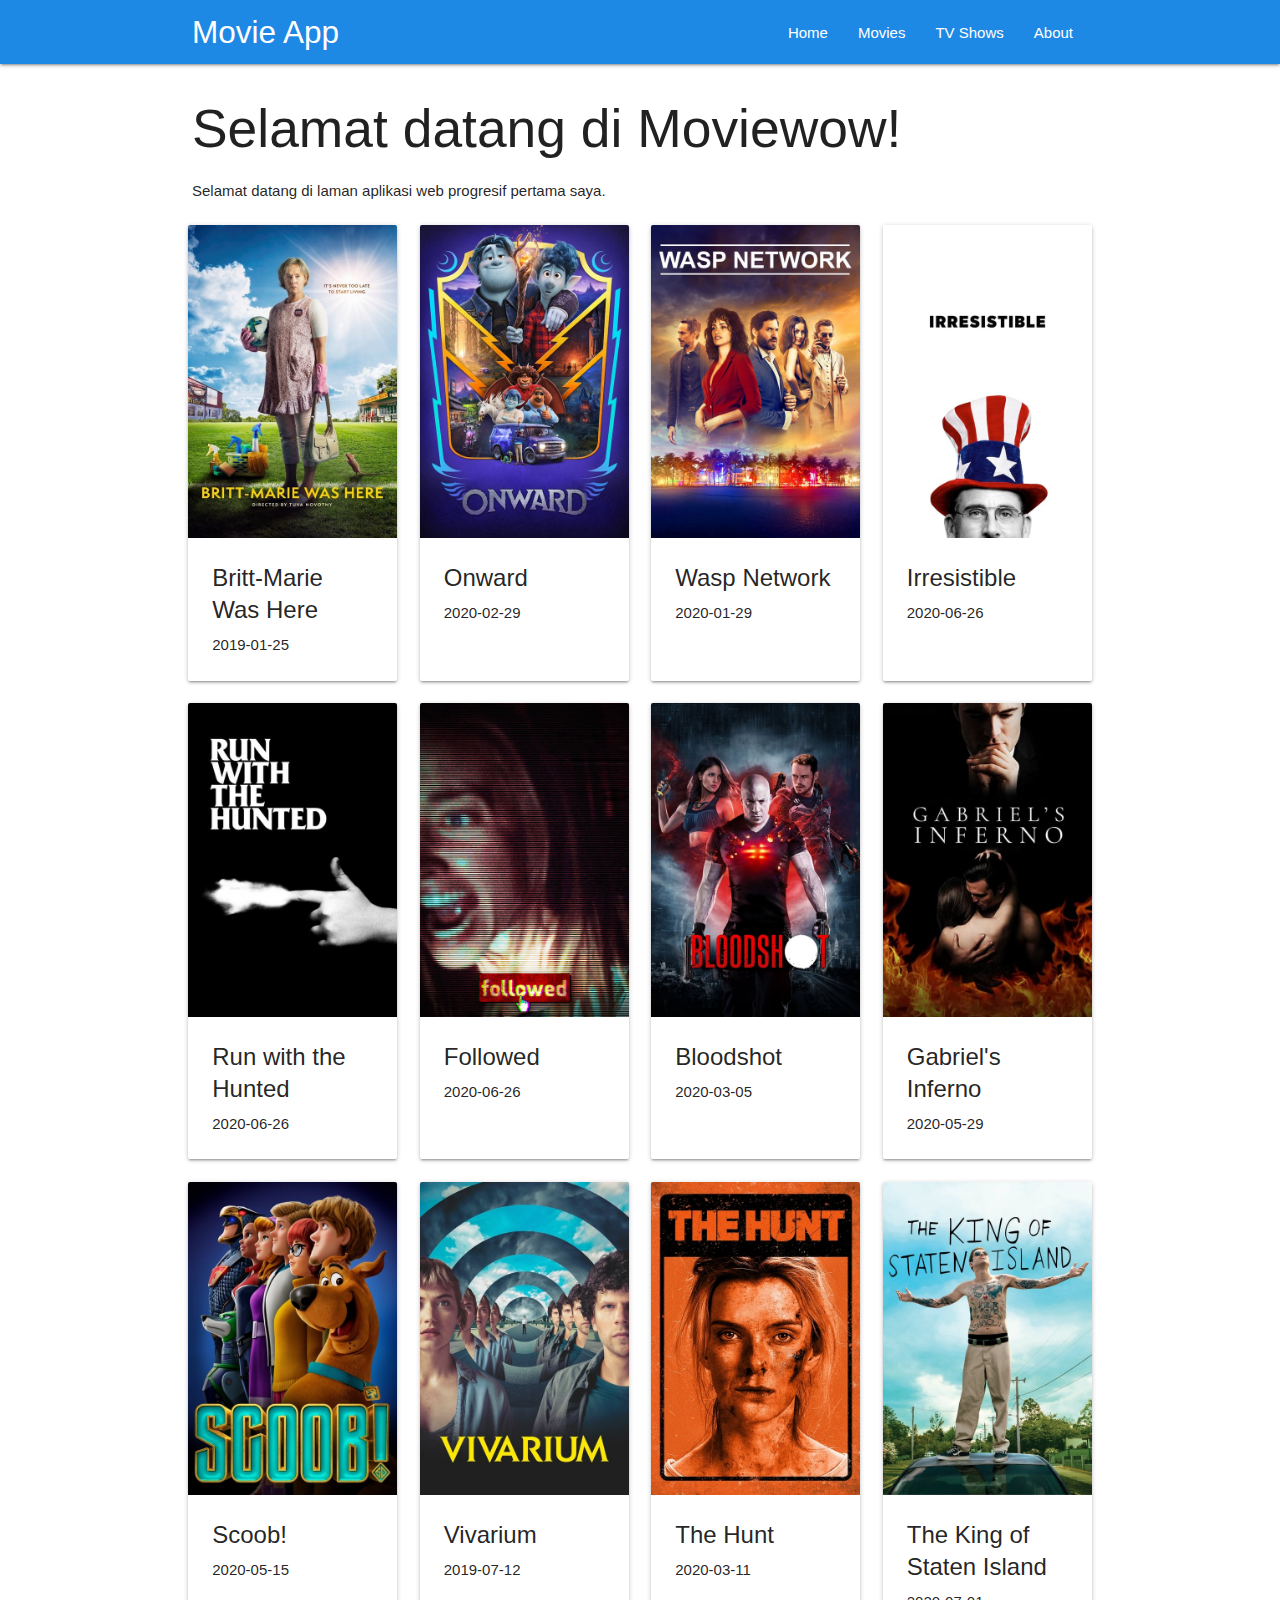
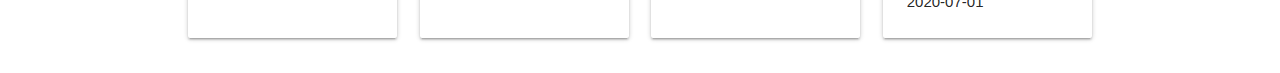
==== index.html @ f250a163 "initial" ====
<!DOCTYPE html>
<html lang="en">

<head>
   <meta charset="UTF-8">
   <meta name="viewport" content="width=device-width, initial-scale=1.0">
   <meta name="theme-color" content="#00897B">
   <title>First Progressive Web Apps</title>
   <link rel="manifest" href="./manifest.json">
   <link rel="stylesheet" href="./css/materialize.min.css">
   <link rel="stylesheet" href="./css/custom.css">
</head>

<body>
   <!-- Navigasi -->
   <!-- <div class="navbar-fixed"> -->
      <nav class="blue darken-1" role="navigation">
         <div class="nav-wrapper container">
            <a href="#" class="brand-logo" id="logo-container">Movie App</a>
            <a href="#" class="sidenav-trigger" data-target="nav-mobile">☰</a>
   
            <ul class="topnav right hide-on-med-and-down"></ul>
            <ul class="sidenav" id="nav-mobile"></ul>
         </div>
      </nav>
   <!-- </div> -->
   <!-- Akhir Navigasi -->

   <div class="container" id="body-content"></div>

   <script src="./js/materialize.min.js"></script>
   <script src="./js/nav.js"></script>
   <script src="./js/app.js"></script>
   <script>
      if ("serviceWorker" in navigator) {
         window.addEventListener("load", function () {
            navigator.serviceWorker
               .register("./sw.js")
               .then(function () {
                  console.log("Pendaftaran ServiceWorker berhasil");
               })
               .catch(function () {
                  console.log("Pendaftaran ServiceWorker gagal");
               });
         });
      } else {
         console.log("ServiceWorker belum didukung browser ini.");
      }
   </script>
</body>

</html>
---- css/custom.css ----
.row-is-customized {
   display: flex;
   flex-wrap: wrap;
   margin-left: -15px;
   margin-right: -15px;
}

.row-is-customized .col {
   display: flex;
}

.card.is-fullwidth {
   width: 100%;
}

.loader-page {
   margin: 5rem auto;
   text-align: center;
}

.loader-page svg {
   height: 5.5rem;
   width: 5.5rem;
   fill: #F59A83;
   transform-origin: 44% 50%;
   animation: rotate 1.5s infinite linear;
}

@keyframes rotate {
   0% {
      transform: rotate(0);
   }

   100% {
      transform: rotate(360deg);
   }
}
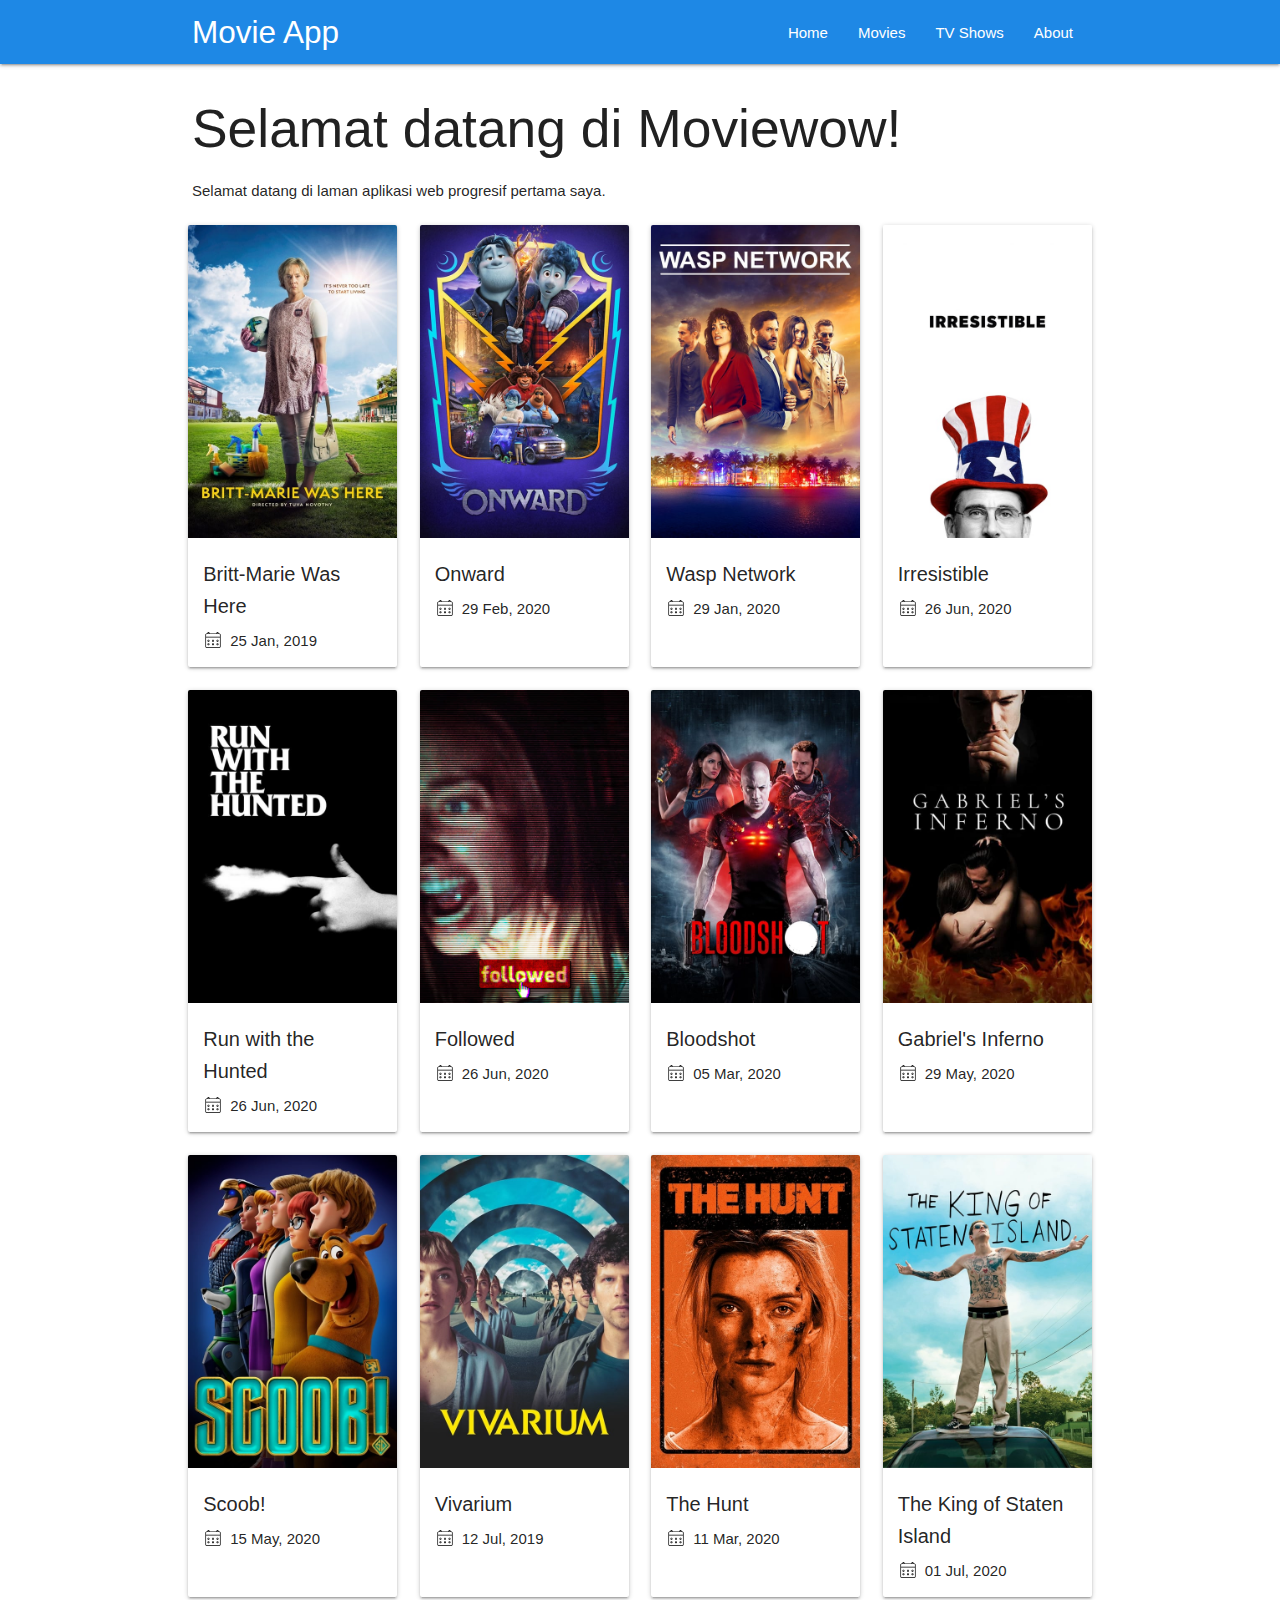
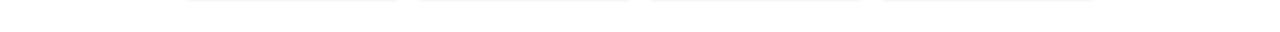
==== commit 36fe7158: "date format using dayjs" ====
--- a/index.html
+++ b/index.html
@@ -29,6 +29,7 @@
    <div class="container" id="body-content"></div>
 
    <script src="./js/materialize.min.js"></script>
+   <script src="./js/dayjs.min.js"></script>
    <script src="./js/nav.js"></script>
    <script src="./js/app.js"></script>
    <script>
--- a/css/custom.css
+++ b/css/custom.css
@@ -9,8 +9,36 @@
    display: flex;
 }
 
-.card.is-fullwidth {
+.card.is-customized {
    width: 100%;
+}
+
+.card.is-customized .card-content {
+   padding: 20px 15px 17px 15px;
+   line-height: 17px;
+}
+
+.card.is-customized .card-content .card-title {
+   font-size: 20px;
+   font-weight: 400;
+}
+
+.card.is-customized .text-date {
+   display: flex;
+   align-items: center;
+}
+
+.card.is-customized .text-date .value {
+   margin-left: 7px;
+}
+
+.card.is-customized .text-date .svg-icon {
+   width: 20px;
+   height: 20px;
+}
+
+.card.is-customized .text-date .svg-icon path {
+   fill: #000;
 }
 
 .loader-page {
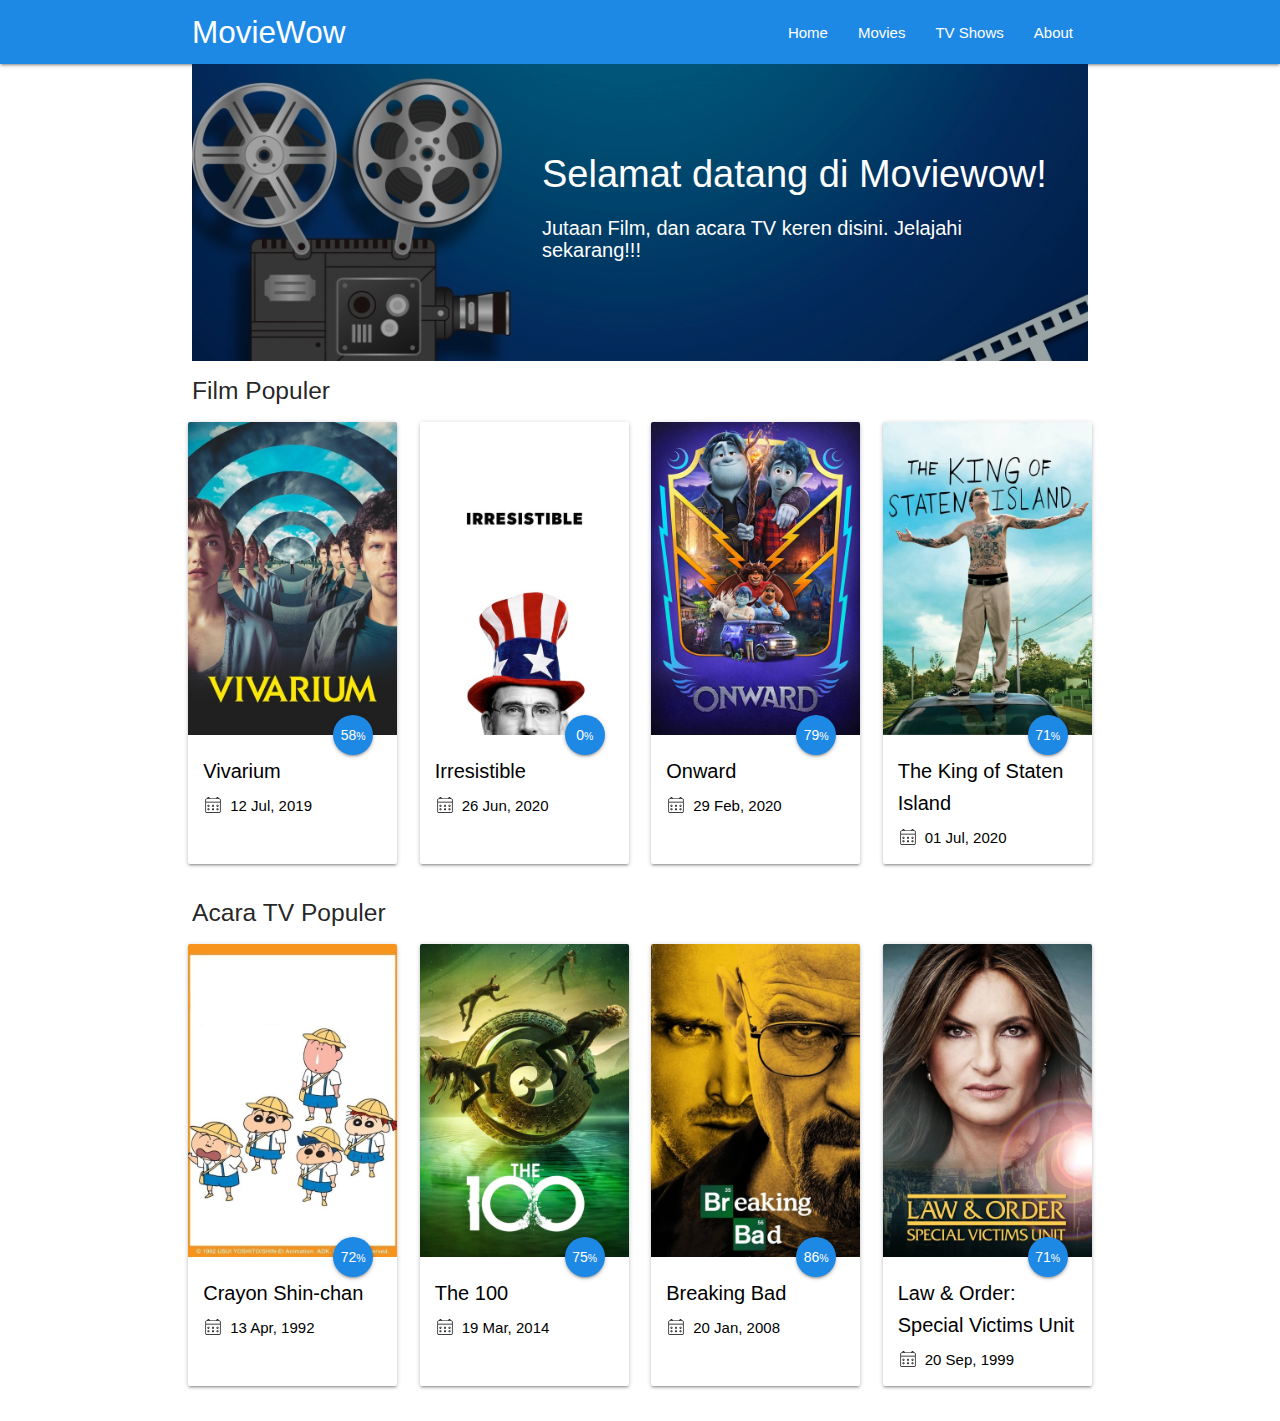
==== commit 224973a4: "home banner" ====
--- a/index.html
+++ b/index.html
@@ -16,7 +16,7 @@
    <!-- <div class="navbar-fixed"> -->
       <nav class="blue darken-1" role="navigation">
          <div class="nav-wrapper container">
-            <a href="#" class="brand-logo" id="logo-container">Movie App</a>
+            <a href="#" class="brand-logo" id="logo-container">MovieWow</a>
             <a href="#" class="sidenav-trigger" data-target="nav-mobile">☰</a>
    
             <ul class="topnav right hide-on-med-and-down"></ul>
--- a/css/custom.css
+++ b/css/custom.css
@@ -21,6 +21,11 @@
 .card.is-customized .card-content .card-title {
    font-size: 20px;
    font-weight: 400;
+   color: #000;
+}
+
+.card.is-customized:hover .card-content .card-title {
+   text-decoration: underline;
 }
 
 .card.is-customized .text-date {
@@ -30,6 +35,7 @@
 
 .card.is-customized .text-date .value {
    margin-left: 7px;
+   color: #000;
 }
 
 .card.is-customized .text-date .svg-icon {
@@ -49,7 +55,7 @@
 .loader-page svg {
    height: 5.5rem;
    width: 5.5rem;
-   fill: #F59A83;
+   fill: #1e88e5;
    transform-origin: 44% 50%;
    animation: rotate 1.5s infinite linear;
 }
@@ -62,4 +68,36 @@
    100% {
       transform: rotate(360deg);
    }
+}
+
+.main-banner {
+   padding: 90px 40px 90px 350px;
+   background-repeat: no-repeat;
+   background-size: cover;
+   background-position: center 25%;
+   background-blend-mode: multiply;
+   background-color: #0000004d;
+}
+
+.main-banner .first-title {
+   font-size: 38px;
+   margin-top: 0;
+   color: #fff;
+}
+
+.main-banner .tagline-title {
+   font-size: 20px;
+   color: #fff;
+}
+
+@media screen and (max-width: 992px) {
+   .main-banner {
+      padding: 20px 40px 20px 40px;
+   }
+   .main-banner .first-title {
+      font-size: 21px;
+   }
+   .main-banner .tagline-title {
+      font-size: 16px;
+   }
 }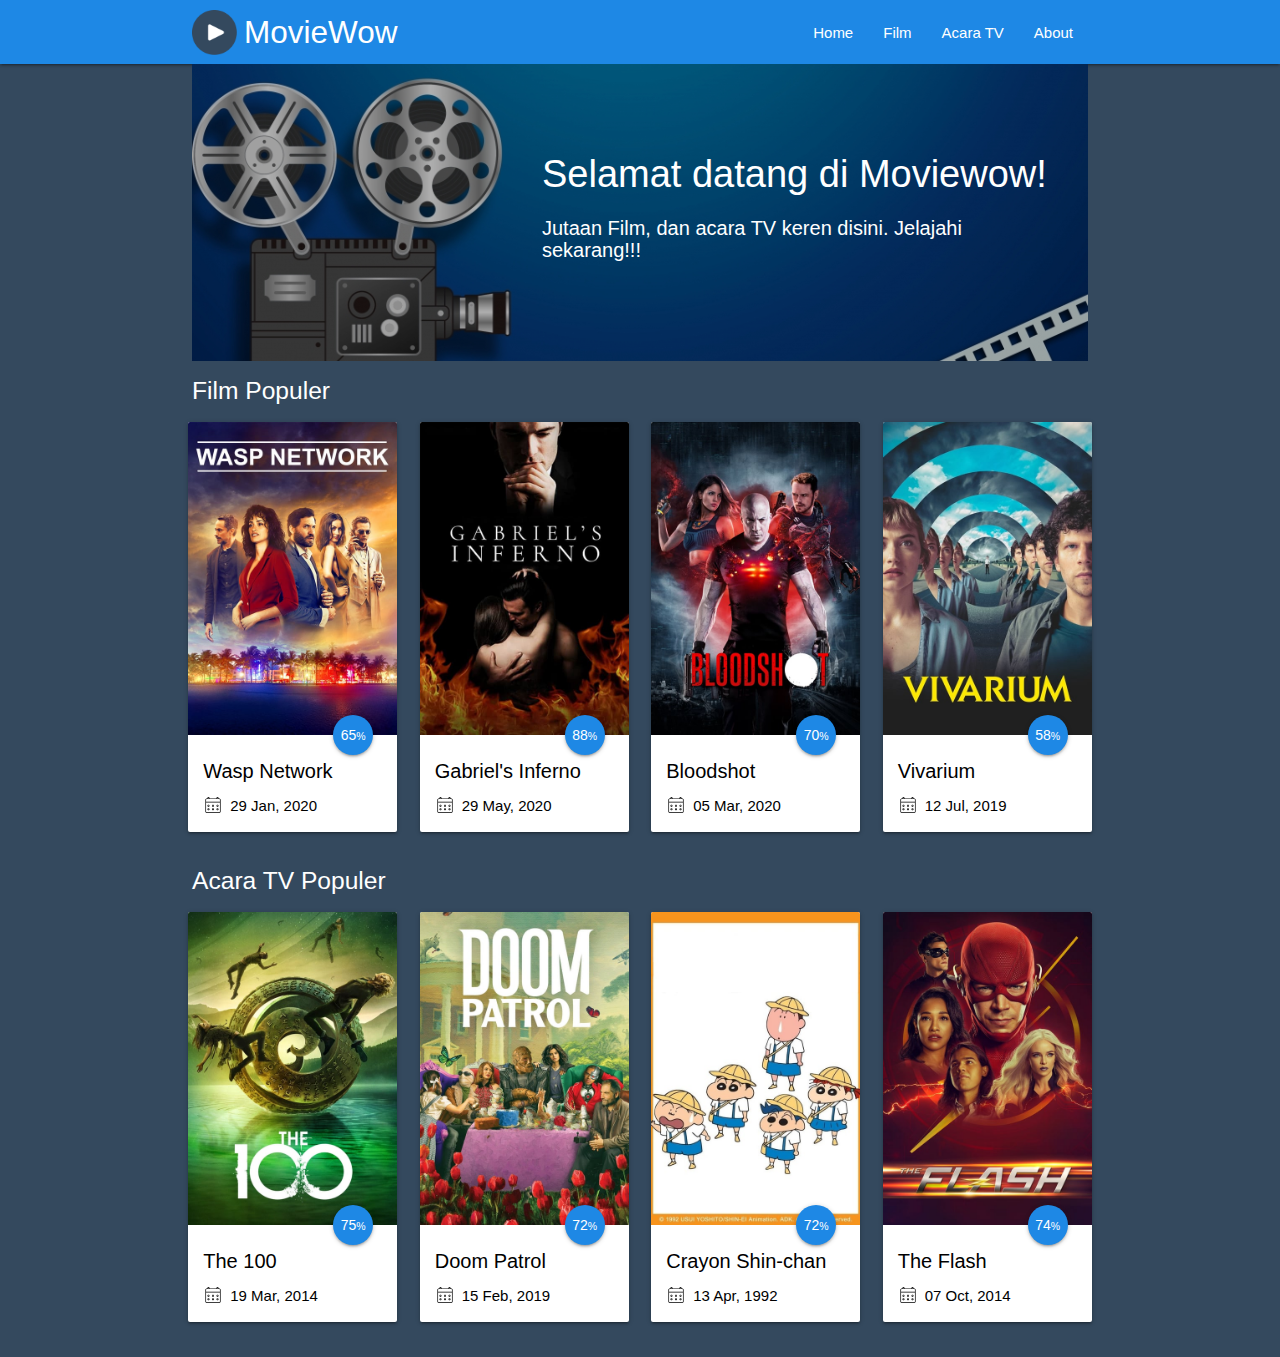
==== commit 2bb8533a: "manifest, service-worker, and icons" ====
--- a/index.html
+++ b/index.html
@@ -4,8 +4,9 @@
 <head>
    <meta charset="UTF-8">
    <meta name="viewport" content="width=device-width, initial-scale=1.0">
-   <meta name="theme-color" content="#00897B">
-   <title>First Progressive Web Apps</title>
+   <meta name="theme-color" content="#1976d2">
+   <title>MovieWOW - Progressive Web Apps</title>
+   <link rel="shortcut icon" href="./app_logo_favicon.png" type="image/x-icon">
    <link rel="manifest" href="./manifest.json">
    <link rel="stylesheet" href="./css/materialize.min.css">
    <link rel="stylesheet" href="./css/custom.css">
@@ -16,7 +17,9 @@
    <!-- <div class="navbar-fixed"> -->
       <nav class="blue darken-1" role="navigation">
          <div class="nav-wrapper container">
-            <a href="#" class="brand-logo" id="logo-container">MovieWow</a>
+            <a href="#" class="brand-logo" id="logo-container" style="display: flex;align-items: center;">
+               <img src="./app_logo_favicon.png" style="width:45px;margin-right:7px;"/> MovieWow
+            </a>
             <a href="#" class="sidenav-trigger" data-target="nav-mobile">☰</a>
    
             <ul class="topnav right hide-on-med-and-down"></ul>
--- a/css/custom.css
+++ b/css/custom.css
@@ -1,3 +1,7 @@
+body {
+   background-color: #34495e;
+}
+
 .row-is-customized {
    display: flex;
    flex-wrap: wrap;
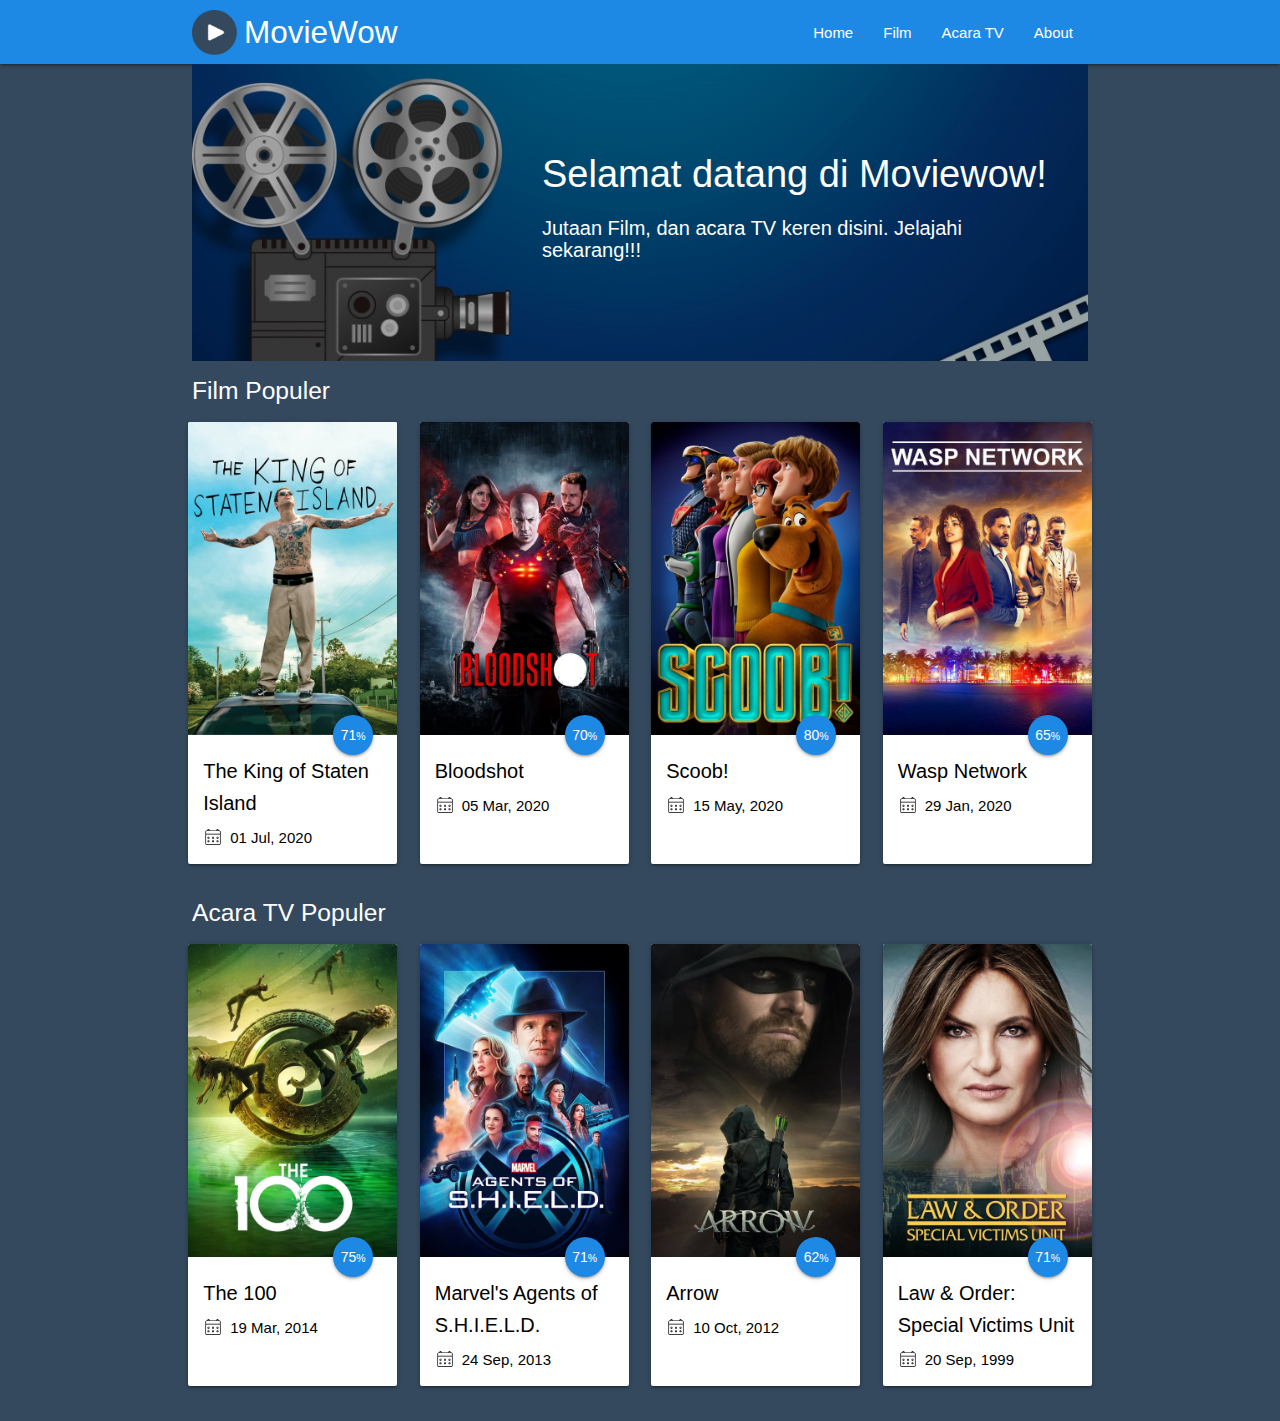
==== commit 558a2dd3: "attribute alt img" ====
--- a/index.html
+++ b/index.html
@@ -7,6 +7,7 @@
    <meta name="theme-color" content="#1976d2">
    <title>MovieWOW - Progressive Web Apps</title>
    <link rel="shortcut icon" href="./app_logo_favicon.png" type="image/x-icon">
+   <link rel="apple-touch-icon" href="./app_logo_favicon.png" sizes="192x192">
    <link rel="manifest" href="./manifest.json">
    <link rel="stylesheet" href="./css/materialize.min.css">
    <link rel="stylesheet" href="./css/custom.css">
--- a/css/custom.css
+++ b/css/custom.css
@@ -49,6 +49,11 @@
 
 .card.is-customized .text-date .svg-icon path {
    fill: #000;
+}
+
+.card.is-customized .card-image img {
+   width: 100%;
+   height: 100%;
 }
 
 .loader-page {
@@ -104,4 +109,11 @@
    .main-banner .tagline-title {
       font-size: 16px;
    }
+
+   .card.is-customized .card-content .card-title {
+      font-size: 14px;
+   }
+   .card.is-customized .text-date {
+      font-size: 14px;
+   }
 }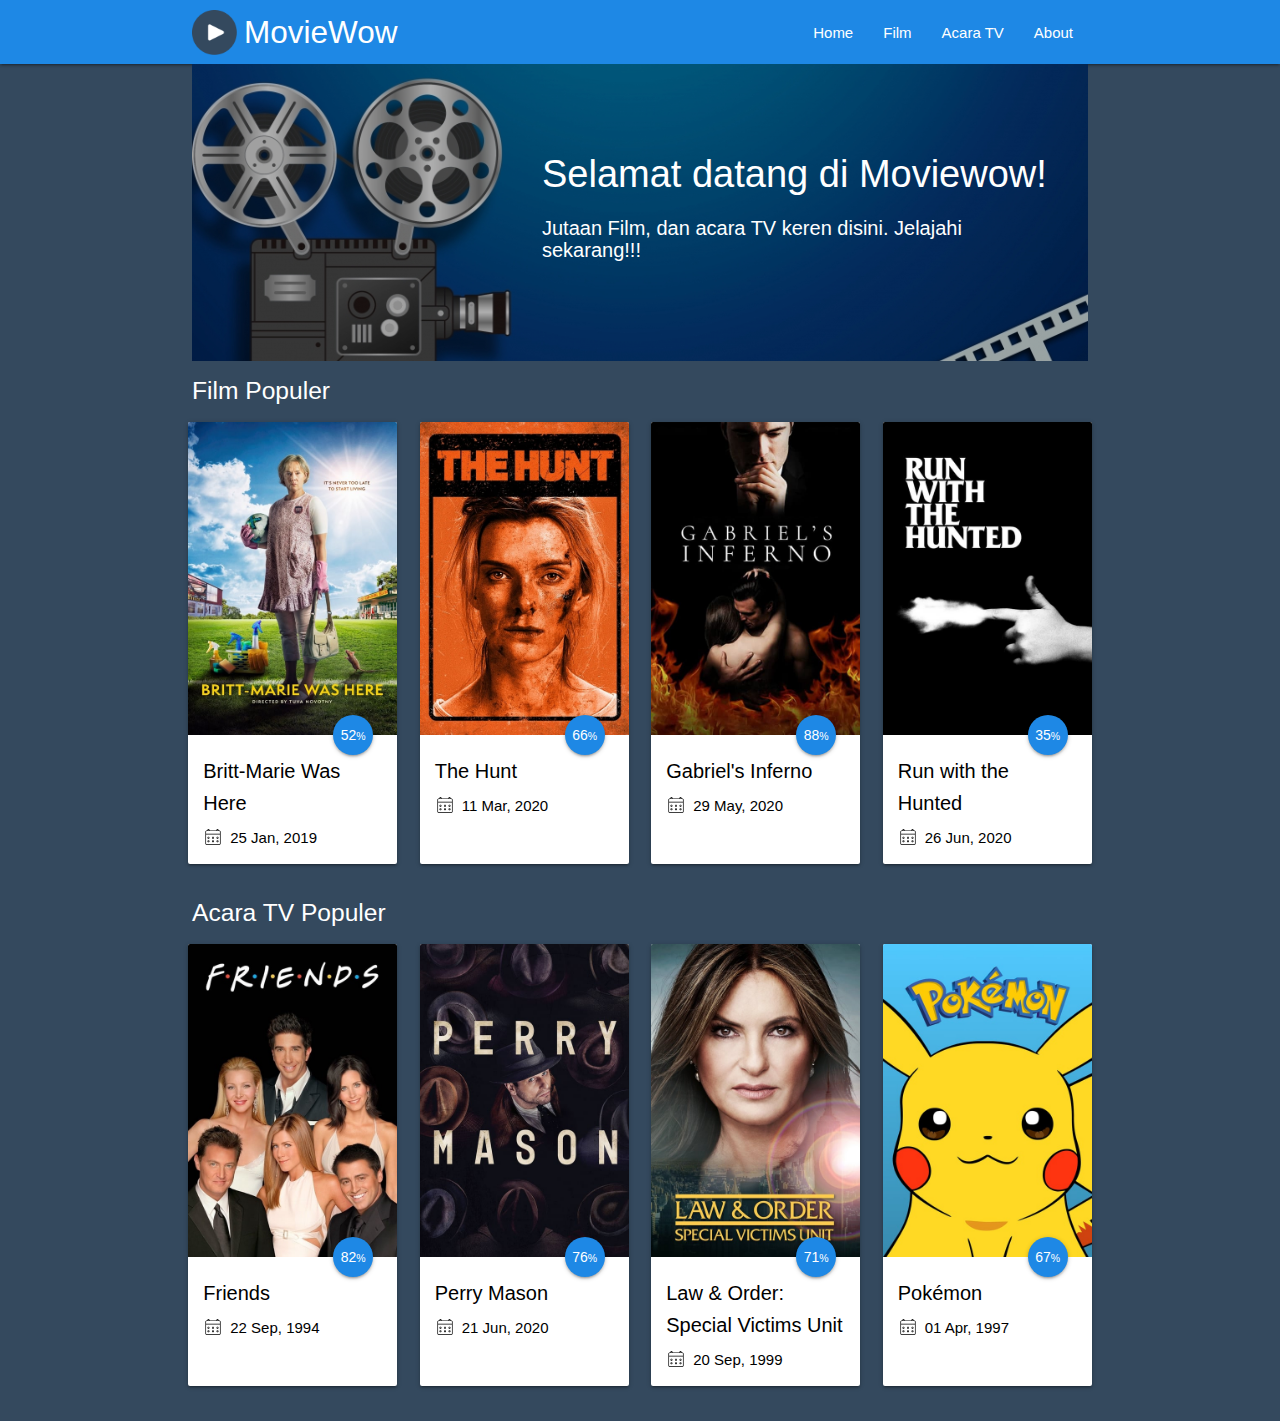
==== commit d7c7d172: "create file sw_regist, update service worker" ====
--- a/index.html
+++ b/index.html
@@ -34,24 +34,9 @@
 
    <script src="./js/materialize.min.js"></script>
    <script src="./js/dayjs.min.js"></script>
+   <script src="./js/sw_regist.js"></script>
    <script src="./js/nav.js"></script>
    <script src="./js/app.js"></script>
-   <script>
-      if ("serviceWorker" in navigator) {
-         window.addEventListener("load", function () {
-            navigator.serviceWorker
-               .register("./sw.js")
-               .then(function () {
-                  console.log("Pendaftaran ServiceWorker berhasil");
-               })
-               .catch(function () {
-                  console.log("Pendaftaran ServiceWorker gagal");
-               });
-         });
-      } else {
-         console.log("ServiceWorker belum didukung browser ini.");
-      }
-   </script>
 </body>
 
 </html>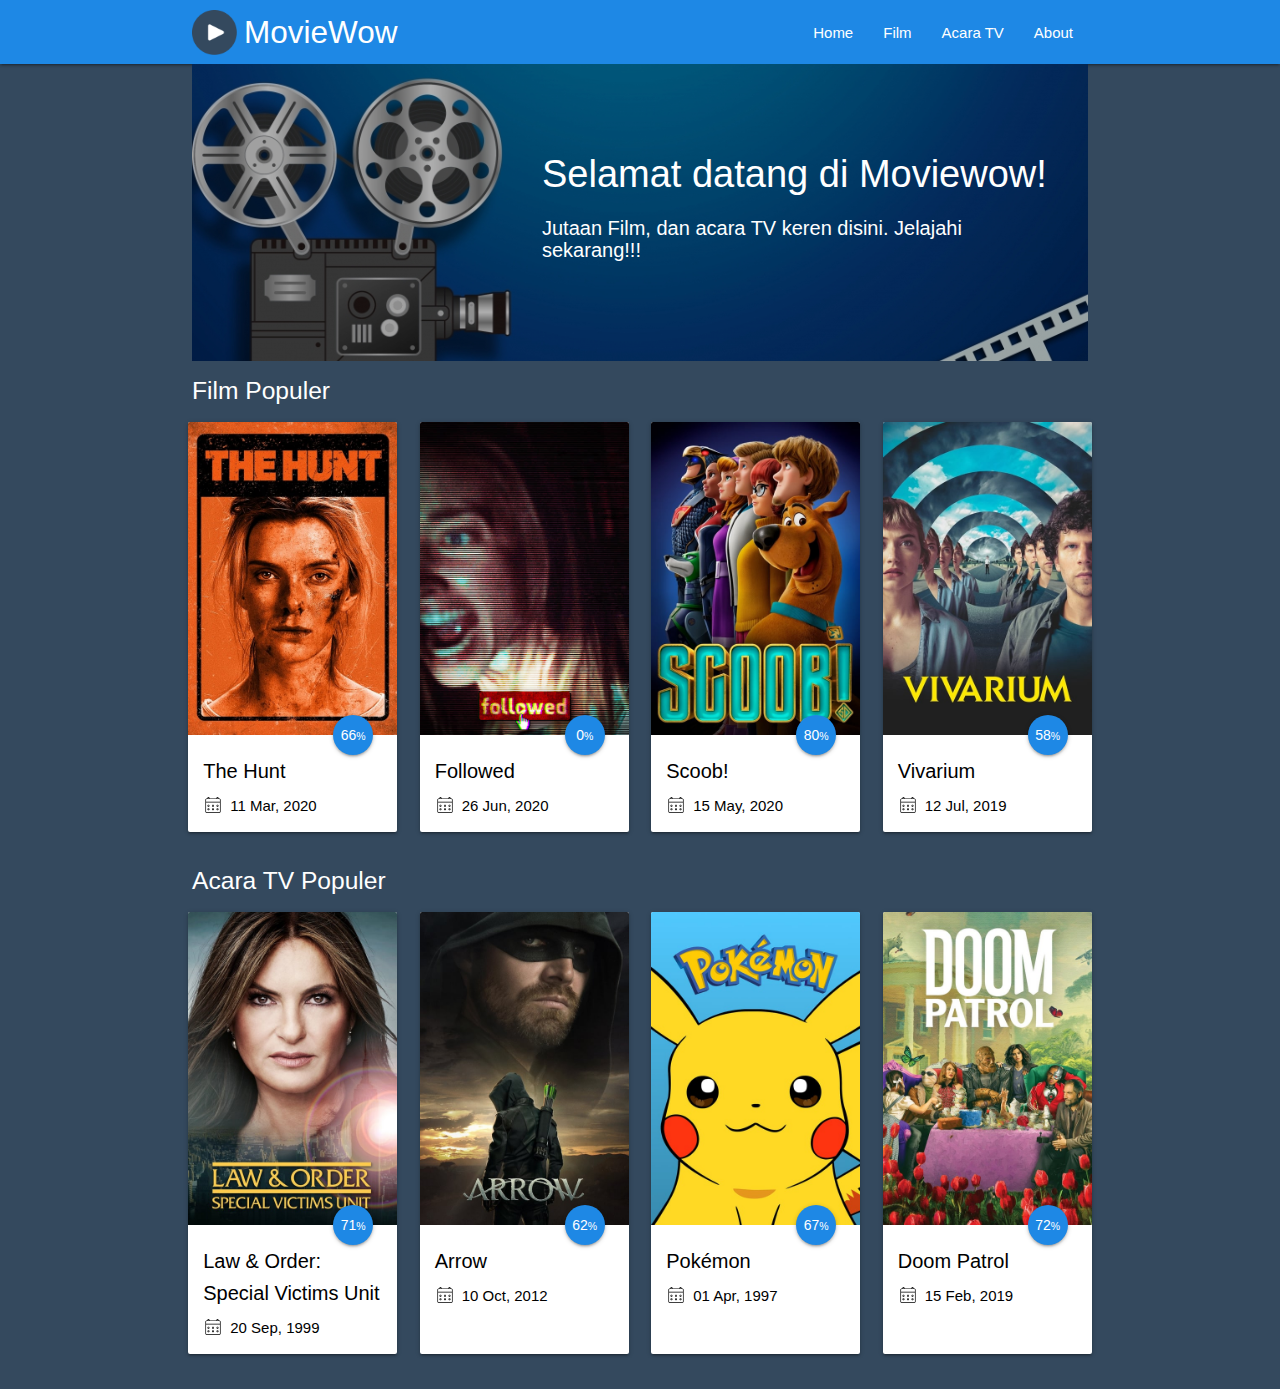
==== commit 272ce316: "improve element img" ====
--- a/index.html
+++ b/index.html
@@ -19,7 +19,7 @@
       <nav class="blue darken-1" role="navigation">
          <div class="nav-wrapper container">
             <a href="#" class="brand-logo" id="logo-container" style="display: flex;align-items: center;">
-               <img src="./app_logo_favicon.png" style="width:45px;margin-right:7px;"/> MovieWow
+               <img src="./app_logo_favicon.png" alt="app_logo" style="width:45px;margin-right:7px;"/> MovieWow
             </a>
             <a href="#" class="sidenav-trigger" data-target="nav-mobile">☰</a>
    
